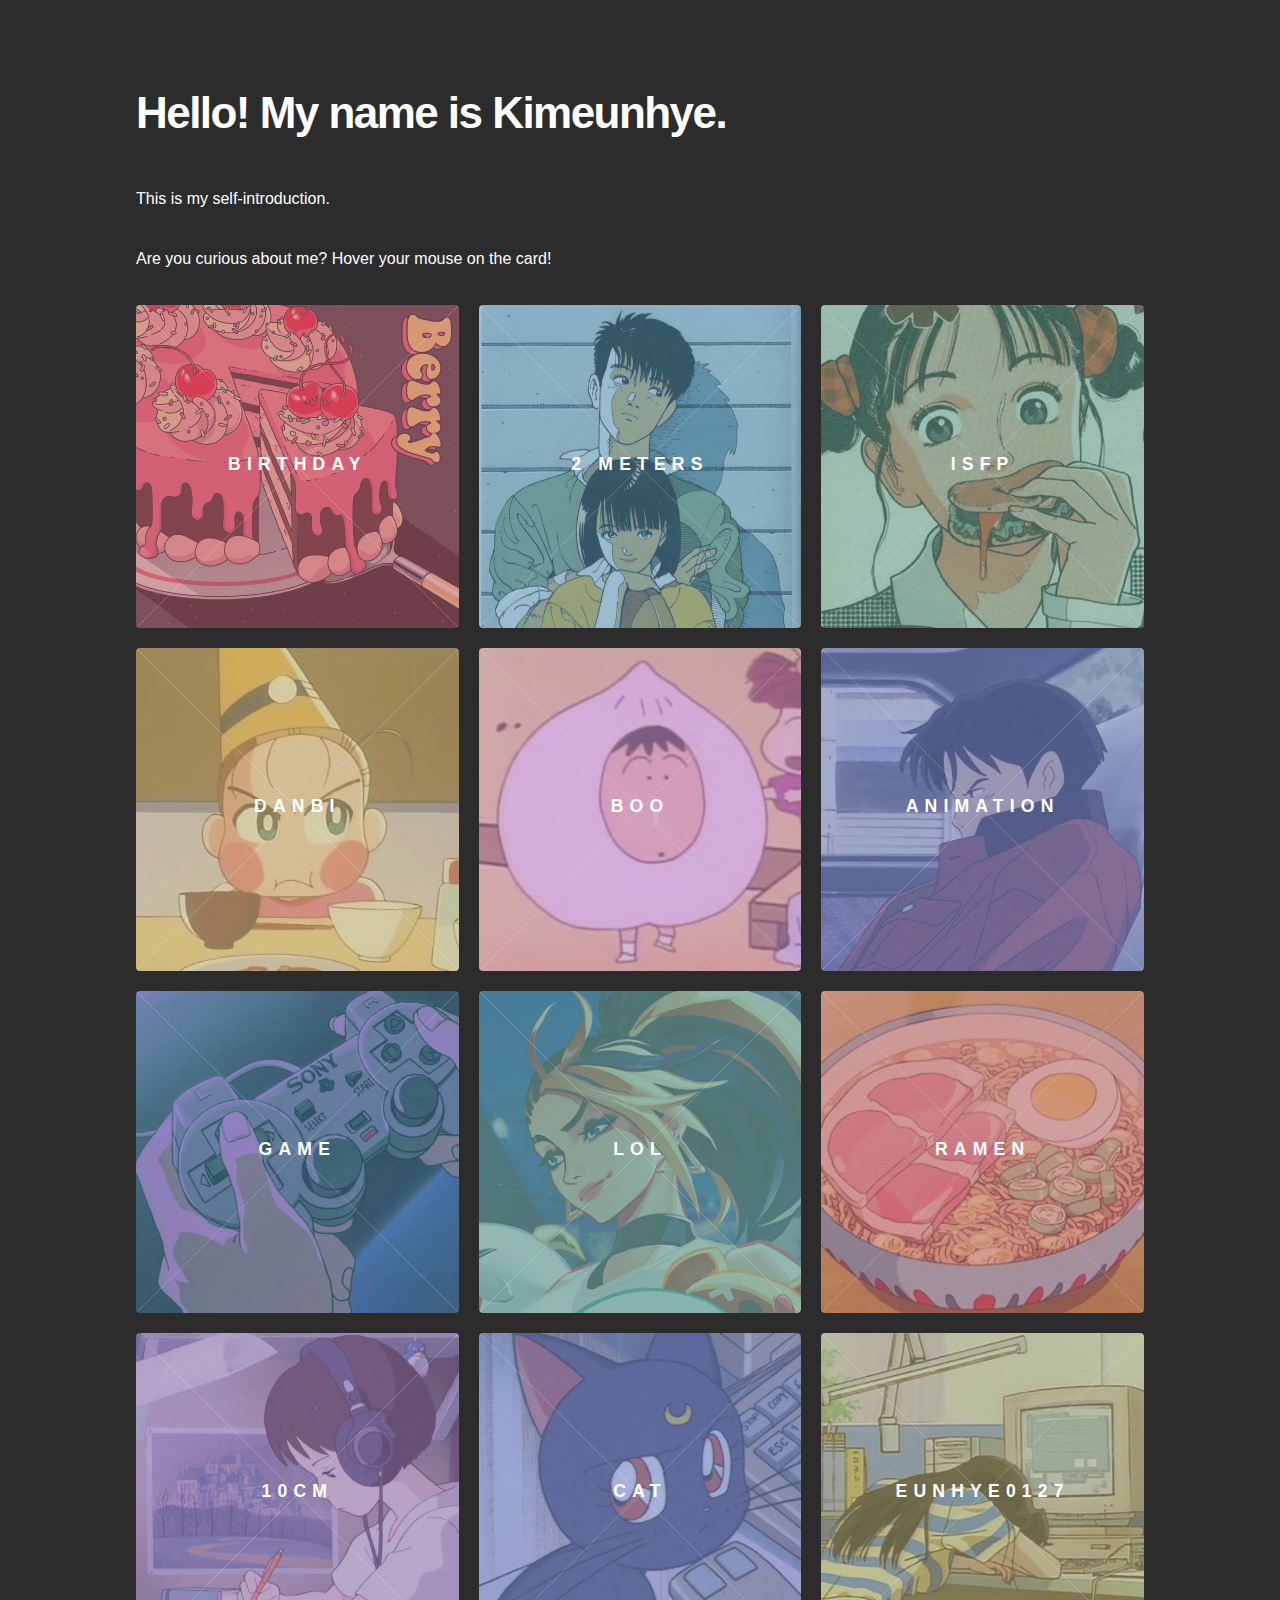
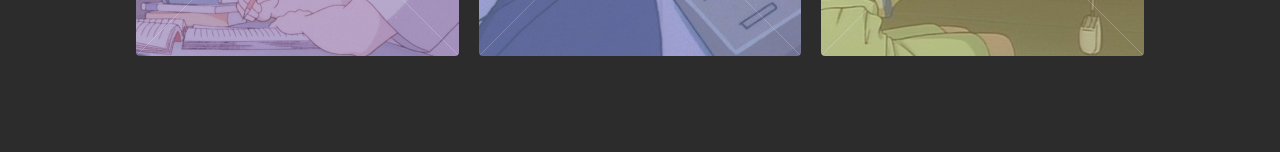
==== web/index.html @ 8a944d13 "Add files via upload" ====
<!DOCTYPE HTML>
<html>
   <head>
      <title>Kimeunhye</title>
      <meta charset="utf-8" />
      <meta name="viewport" content="width=device-width, initial-scale=1" />
      <link rel="stylesheet" href="./main.css" />
   </head>
<body>
    <div id="wrapper">
        <div id="main">
            <div class="inner">
                <header>
                    <br>
                    <br>
                    <br>
                    <h1>Hello! My name is Kimeunhye.</h1>
                    <p>This is my self-introduction.</p>
                    <p>Are you curious about me? Hover your mouse on the card!</p>
                </header>
                <section class="tiles">
                    <article class="style1">
                        <span class="image">
                            <img src="images/pic01.jpg" alt=""/>
                        </span>
                        <a>
                            <h2>BirthDay</h2>
                            <div class="content">
                                <br>
                                <p>2006.06.27.</p>
                                <p>I'll look forward to your present!</p>
                            </div>
                        </a>
                    </article>
                    <article class="style2">
                        <span class="image">
                            <img src="images/pic02.jpg" alt=""/>
                        </span>
                        <a>
                            <h2>2 Meters</h2>
                            <div class="content">
                                <br>
                                <p>My height is a little shorter than 2 meters.</p>
                                <p>Anyway, that's.</p>
                            </div>
                        </a>
                    </article>
                    <article class="style3">
                        <span class="image">
                            <img src="images/pic03.jpg" alt=""/>
                        </span>
                        <a>
                            <h2>ISFP</h2>
                            <div class="content">
                                <br>
                                <p>My mbti is isfp.</p>
                                <p>Sometimes it's ENFP mode^-^</p>
                            </div>
                        </a>
                    </article>
                    <article class="style4">
                        <span class="image">
                            <img src="images/pic04.jpg" alt=""/>
                        </span>
                        <a>
                            <h2>Danbi</h2>
                            <div class="content">
                                <br>
                                <p>I hear that I look like Danbi a lot.</p>
                                <p>Do you think so, too?</p>
                            </div>
                        </a>
                    </article>
                    <article class="style5">
                        <span class="image">
                            <img src="images/pic05.jpg" alt=""/>
                        </span>
                        <a>
                            <h2>Boo</h2>
                            <div class="content">
                                <br>
                                <p>He's my role model.</p>
                                <p>I want to emulate a gentle personality.</p>
                            </div>
                        </a>
                    </article>
                    <article class="style6">
                        <span class="image">
                            <img src="images/pic06.jpg" alt=""/>
                        </span>
                        <a>
                            <h2>Animation</h2>
                            <div class="content">
                                <br>
                                <p>I really like animation</p>
                                <p>My favorite Annie is Violet Evergarden.</p>
                            </div>
                        </a>
                    </article>
                    <article class="style2">
                        <span class="image">
                            <img src="images/pic07.jpg" alt=""/>
                        </span>
                        <a>
                            <h2>Game</h2>
                            <div class="content">
                                <br>
                                <p>I like games very, very much.</p>
                                <p>I want to get a job at OP.GG!</p>
                            </div>
                        </a>
                    </article>
                    <article class="style3">
                        <span class="image">
                            <img src="images/pic08.jpg" alt=""/>
                        </span>
                        <a>
                            <h2>LoL</h2>
                            <div class="content">
                                <br>
                                <p>I played League of Legends for 770 hours!</p>
                                <p>If you want to do it with me, the nickname is 참치기여워</p>
                            </div>
                        </a>
                    </article>
                    <article class="style1">
                        <span class="image">
                            <img src="images/pic09.jpg" alt=""/>
                        </span>
                        <a>
                            <h2>Ramen</h2>
                            <div class="content">
                                <br>
                                <p>It's my favorite food!</p>
                                <p>I like salmon sushi, too.</p>
                            </div>
                        </a>
                    </article>
                    <article class="style5">
                        <span class="image">
                            <img src="images/pic10.jpg" alt=""/>
                        </span>
                        <a>
                            <h2>10cm</h2>
                            <div class="content">
                                <br>
                                <p>I like acoustic music like 10cm, PL, just.</p>
                                <p>I also like indie music like JANNABI,The Black Skirts these days.</p>
                            </div>
                        </a>
                    </article>
                    <article class="style6">
                        <span class="image">
                            <img src="images/pic11.jpg" alt=""/>
                        </span>
                        <a>
                            <h2>Cat</h2>
                            <div class="content">
                                <br>
                                <p>The cat is so cute...</p>
                                <p>I really want to raise a cat someday.</p>
                            </div>
                        </a>
                    </article>
                    <article class="style4">
                        <span class="image">
                            <img src="images/pic12.jpg" alt=""/>
                        </span>
                        <a>
                            <h2>eunhye0127</h2>
                            <div class="content">
                                <br>
                                <p>It's my GitHub ID!</p>
                            </div>
                        </a>
                    </article>
                </section>
            </div>
        </div>
    </div>
</body>
</html>
---- web/main.css ----
/* Reset */

	html, body, div, span, h1, h2, a{
		margin: 0;
		padding: 0;
		border: 0;
		font-size: 100%;
		font: inherit;
		vertical-align: baseline;
	}

	article, header {
		display: block;
	}

	body {
		line-height: 1;
	}

	body {
		-webkit-text-size-adjust: none;
	}

/* Box Model */

	*, *:before, *:after {
		-moz-box-sizing: border-box;
		-webkit-box-sizing: border-box;
		box-sizing: border-box;
	}


/* Basic */

	@-ms-viewport {
		width: device-width;
	}

	body {
		-ms-overflow-style: scrollbar;
	}

	@media screen and (max-width: 480px) {

		html, body {
			min-width: 320px;
		}

	}

	body {
		background: #2c2c2c;
	}

		body.is-loading *, body.is-loading *:before, body.is-loading *:after {
			-moz-animation: none !important;
			-webkit-animation: none !important;
			-ms-animation: none !important;
			animation: none !important;
			-moz-transition: none !important;
			-webkit-transition: none !important;
			-ms-transition: none !important;
			transition: none !important;
		}

/* Type */

	body {
		color: #ffffff;
		font-family: "Source Sans Pro", Helvetica, sans-serif;
		font-size: 16pt;
		font-weight: 300;
		line-height: 1.75;
	}

		@media screen and (max-width: 1680px) {

			body, input, select, textarea {
				font-size: 14pt;
			}

		}

		@media screen and (max-width: 1280px) {

			body, input, select, textarea {
				font-size: 12pt;
			}

		}

	a {
		-moz-transition: border-bottom-color 0.2s ease, color 0.2s ease;
		-webkit-transition: border-bottom-color 0.2s ease, color 0.2s ease;
		-ms-transition: border-bottom-color 0.2s ease, color 0.2s ease;
		transition: border-bottom-color 0.2s ease, color 0.2s ease;
		text-decoration: none;
		color: #585858;
		border-bottom: dotted 1px rgba(88, 88, 88, 0.5);
	}

		a:hover {
			border-bottom-color: transparent;
			color: #f2849e !important;
		}

	p {
		margin: 0 0 2em 0;
	}

	h1 {
		font-size: 2.75em;
		font-weight: 700;
		line-height: 1.3;
		margin: 0 0 1em 0;
		letter-spacing: -0.035em;
	}

		h1 a {
			color: inherit;
		}

		@media screen and (max-width: 736px) {

			h1 {
				font-size: 2em;
				margin: 0 0 1em 0;
			}

		}

		@media screen and (max-width: 360px) {

			h1 {
				font-size: 1.75em;
			}

		}

	h2 {
		font-weight: 900;
		line-height: 1.5;
		margin: 0 0 2em 0;
		text-transform: uppercase;
		letter-spacing: 0.35em;
	}

		h2 a {
			color: inherit;
		}

	h2 {
		font-size: 1.1em;
	}
	@media screen and (max-width: 736px) {

		h2 {
			font-size: 1em;
		}
	}

/* Image */

	.image {
		border-radius: 4px;
		border: 0;
		display: inline-block;
		position: relative;
	}

		.image img {
			border-radius: 4px;
			display: block;
		}

		.image.left, .image.right {
			max-width: 40%;
		}

			.image.left img, .image.right img {
				width: 100%;
			}

		.image.left {
			float: left;
			padding: 0 1.5em 1em 0;
			top: 0.25em;
		}

		.image.right {
			float: right;
			padding: 0 0 1em 1.5em;
			top: 0.25em;
		}

		.image.fit {
			display: block;
			margin: 0 0 2em 0;
			width: 100%;
		}

			.image.fit img {
				width: 100%;
			}

		.image.main {
			display: block;
			margin: 0 0 3em 0;
			width: 100%;
		}

			.image.main img {
				width: 100%;
			}

			@media screen and (max-width: 736px) {

				.image.main {
					margin: 0 0 2em 0;
				}

			}

/* Tiles */

	.tiles {
		display: -moz-flex;
		display: -webkit-flex;
		display: -ms-flex;
		display: flex;
		-moz-flex-wrap: wrap;
		-webkit-flex-wrap: wrap;
		-ms-flex-wrap: wrap;
		flex-wrap: wrap;
		position: relative;
		margin: -2.5em 0 0 -2.5em;
	}

		.tiles article {
			-moz-transition: -moz-transform 0.5s ease, opacity 0.5s ease;
			-webkit-transition: -webkit-transform 0.5s ease, opacity 0.5s ease;
			-ms-transition: -ms-transform 0.5s ease, opacity 0.5s ease;
			transition: transform 0.5s ease, opacity 0.5s ease;
			position: relative;
			width: calc(33.33333% - 2.5em);
			margin: 2.5em 0 0 2.5em;
		}

			.tiles article > .image {
				-moz-transition: -moz-transform 0.5s ease;
				-webkit-transition: -webkit-transform 0.5s ease;
				-ms-transition: -ms-transform 0.5s ease;
				transition: transform 0.5s ease;
				position: relative;
				display: block;
				width: 100%;
				border-radius: 4px;
				overflow: hidden;
			}

				.tiles article > .image img {
					display: block;
					width: 100%;
				}

				.tiles article > .image:before {
					-moz-pointer-events: none;
					-webkit-pointer-events: none;
					-ms-pointer-events: none;
					pointer-events: none;
					-moz-transition: background-color 0.5s ease, opacity 0.5s ease;
					-webkit-transition: background-color 0.5s ease, opacity 0.5s ease;
					-ms-transition: background-color 0.5s ease, opacity 0.5s ease;
					transition: background-color 0.5s ease, opacity 0.5s ease;
					content: '';
					display: block;
					position: absolute;
					top: 0;
					left: 0;
					width: 100%;
					height: 100%;
					opacity: 1.0;
					z-index: 1;
					opacity: 0.8;
				}

				.tiles article > .image:after {
					-moz-pointer-events: none;
					-webkit-pointer-events: none;
					-ms-pointer-events: none;
					pointer-events: none;
					-moz-transition: opacity 0.5s ease;
					-webkit-transition: opacity 0.5s ease;
					-ms-transition: opacity 0.5s ease;
					transition: opacity 0.5s ease;
					content: '';
					display: block;
					position: absolute;
					top: 0;
					left: 0;
					width: 100%;
					height: 100%;
					background-image: url("data:image/svg+xml;charset=utf8,%3Csvg xmlns='http://www.w3.org/2000/svg' width='100' height='100' viewBox='0 0 100 100' preserveAspectRatio='none'%3E%3Cstyle%3Eline %7B stroke-width: 0.25px%3B stroke: %23ffffff%3B %7D%3C/style%3E%3Cline x1='0' y1='0' x2='100' y2='100' /%3E%3Cline x1='100' y1='0' x2='0' y2='100' /%3E%3C/svg%3E");
					background-position: center;
					background-repeat: no-repeat;
					background-size: 100% 100%;
					opacity: 0.25;
					z-index: 2;
				}

			.tiles article > a {
				display: -moz-flex;
				display: -webkit-flex;
				display: -ms-flex;
				display: flex;
				-moz-flex-direction: column;
				-webkit-flex-direction: column;
				-ms-flex-direction: column;
				flex-direction: column;
				-moz-align-items: center;
				-webkit-align-items: center;
				-ms-align-items: center;
				align-items: center;
				-moz-justify-content: center;
				-webkit-justify-content: center;
				-ms-justify-content: center;
				justify-content: center;
				-moz-transition: background-color 0.5s ease, -moz-transform 0.5s ease;
				-webkit-transition: background-color 0.5s ease, -webkit-transform 0.5s ease;
				-ms-transition: background-color 0.5s ease, -ms-transform 0.5s ease;
				transition: background-color 0.5s ease, transform 0.5s ease;
				position: absolute;
				top: 0;
				left: 0;
				width: 100%;
				height: 100%;
				padding: 1em;
				border-radius: 4px;
				border-bottom: 0;
				color: #ffffff;
				text-align: center;
				text-decoration: none;
				z-index: 3;
			}

				.tiles article > a > :last-child {
					margin: 0;
				}

				.tiles article > a:hover {
					color: #ffffff !important;
				}

				.tiles article > a h2 {
					margin: 0;
				}

				.tiles article > a .content {
					-moz-transition: max-height 0.5s ease, opacity 0.5s ease;
					-webkit-transition: max-height 0.5s ease, opacity 0.5s ease;
					-ms-transition: max-height 0.5s ease, opacity 0.5s ease;
					transition: max-height 0.5s ease, opacity 0.5s ease;
					width: 100%;
					max-height: 0;
					line-height: 1.5;
					margin-top: 0.35em;
					opacity: 0;
				}

					.tiles article > a .content > :last-child {
						margin-bottom: 0;
					}

			.tiles article.style1 > .image:before {
				background-color: #bb697cbe;
			}

			.tiles article.style2 > .image:before {
				background-color: #538eb0b1;
			}

			.tiles article.style3 > .image:before {
				background-color: #55978bb2;
			}

			.tiles article.style4 > .image:before {
				background-color: #bbb87ca7;
			}

			.tiles article.style5 > .image:before {
				background-color: #ae85caaf;
			}

			.tiles article.style6 > .image:before {
				background-color: #8499e7ab;
			}

			body:not(.is-touch) .tiles article:hover > .image {
				-moz-transform: scale(1.1);
				-webkit-transform: scale(1.1);
				-ms-transform: scale(1.1);
				transform: scale(1.1);
			}

				body:not(.is-touch) .tiles article:hover > .image:before {
					background-color: #333333;
					opacity: 0.35;
				}

				body:not(.is-touch) .tiles article:hover > .image:after {
					opacity: 0;
				}

			body:not(.is-touch) .tiles article:hover .content {
				max-height: 15em;
				opacity: 1;
			}

		* + .tiles {
			margin-top: 2em;
		}

		body.is-loading .tiles article {
			-moz-transform: scale(0.9);
			-webkit-transform: scale(0.9);
			-ms-transform: scale(0.9);
			transform: scale(0.9);
			opacity: 0;
		}

		body.is-touch .tiles article .content {
			max-height: 15em;
			opacity: 1;
		}

		@media screen and (max-width: 1280px) {

			.tiles {
				margin: -1.25em 0 0 -1.25em;
			}

				.tiles article {
					width: calc(33.33333% - 1.25em);
					margin: 1.25em 0 0 1.25em;
				}

		}

		@media screen and (max-width: 980px) {

			.tiles {
				margin: -2.5em 0 0 -2.5em;
			}

				.tiles article {
					width: calc(50% - 2.5em);
					margin: 2.5em 0 0 2.5em;
				}

		}

		@media screen and (max-width: 736px) {

			.tiles {
				margin: -1.25em 0 0 -1.25em;
			}

				.tiles article {
					width: calc(50% - 1.25em);
					margin: 1.25em 0 0 1.25em;
				}

					.tiles article:hover > .image {
						-moz-transform: scale(1.0);
						-webkit-transform: scale(1.0);
						-ms-transform: scale(1.0);
						transform: scale(1.0);
					}

		}

		@media screen and (max-width: 480px) {

			.tiles {
				margin: 0;
			}

				.tiles article {
					width: 100%;
					margin: 1.25em 0 0 0;
				}

		}

/* Main */

	#main {
		padding: 0em 0 6em 0 ;
	}

/* Wrapper */

	#wrapper > * > .inner {
		width: 100%;
		max-width: 68em;
		margin: 0 auto;
		padding: 0 2.5em;
	}

		@media screen and (max-width: 736px) {

			#wrapper > * > .inner {
				padding: 0 1.25em;
			}

		}
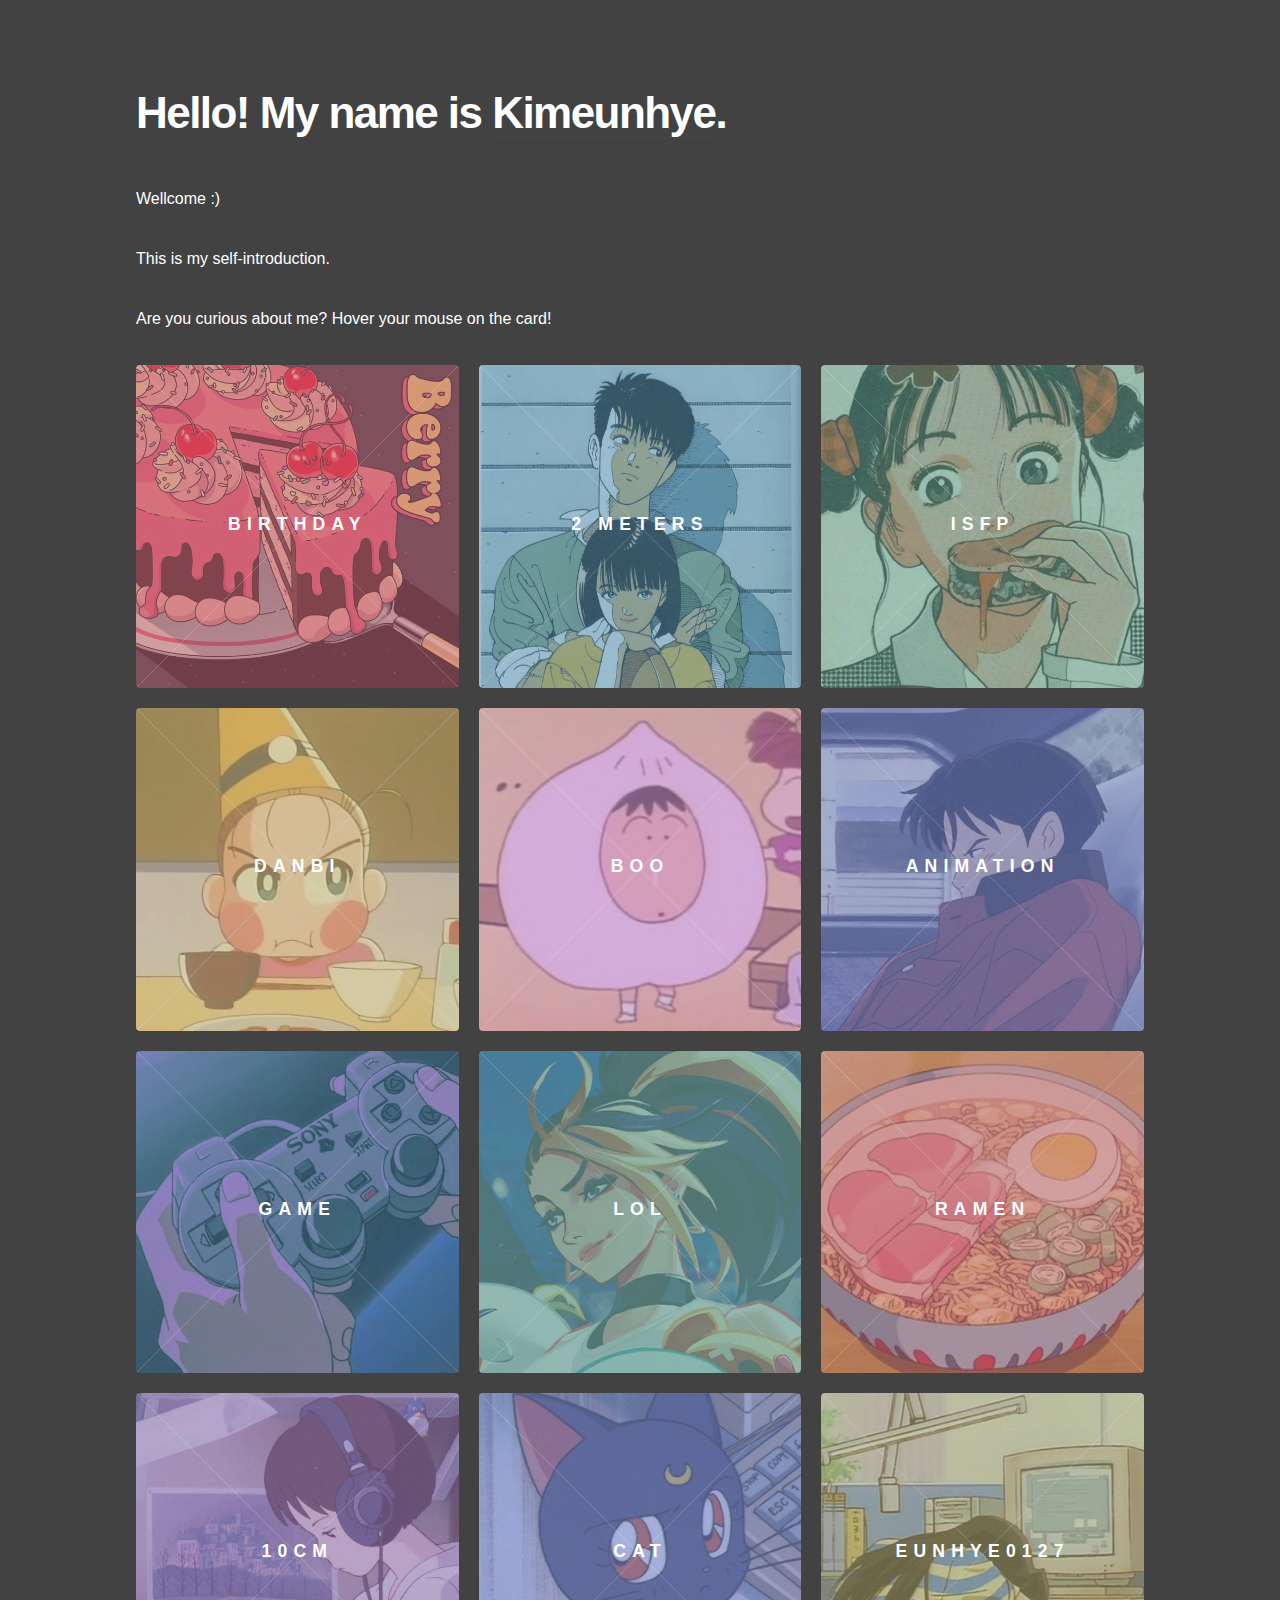
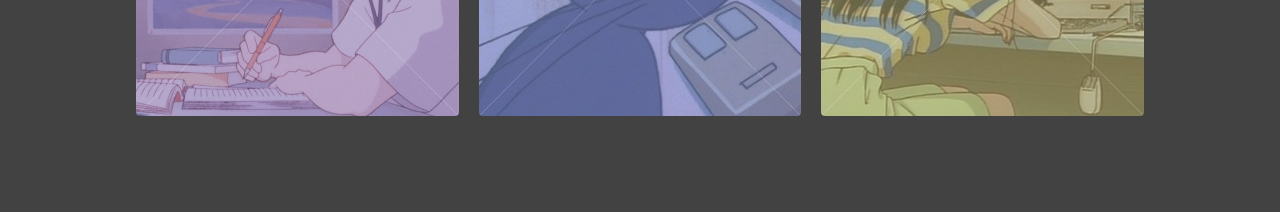
==== commit 9931f84c: "Add files via upload" ====
--- a/web/index.html
+++ b/web/index.html
@@ -14,7 +14,13 @@
                     <br>
                     <br>
                     <br>
-                    <h1>Hello! My name is Kimeunhye.</h1>
+                    <h1>Hello! My name is <a>Kimeunhye</a>.</h1>
+                    <p>Wellcome <span id="name"></span> :)</p>
+                    <script>
+                        const name = prompt("What's your name?");
+                        mainName = document.getElementById("name");
+                        mainName.innerText = name;
+                    </script>
                     <p>This is my self-introduction.</p>
                     <p>Are you curious about me? Hover your mouse on the card!</p>
                 </header>
@@ -75,12 +81,13 @@
                         <span class="image">
                             <img src="images/pic05.jpg" alt=""/>
                         </span>
-                        <a>
+                        <a href="https://youtu.be/L6HRp9GUTT0">
                             <h2>Boo</h2>
                             <div class="content">
                                 <br>
                                 <p>He's my role model.</p>
                                 <p>I want to emulate a gentle personality.</p>
+                                <p id="add">Click to go to My favorite Shin Chan song</p>
                             </div>
                         </a>
                     </article>
@@ -88,12 +95,13 @@
                         <span class="image">
                             <img src="images/pic06.jpg" alt=""/>
                         </span>
-                        <a>
+                        <a href="https://www.netflix.com/search?q=%EB%B0%94%EC%9D%B4&jbv=80182123">
                             <h2>Animation</h2>
                             <div class="content">
                                 <br>
                                 <p>I really like animation</p>
                                 <p>My favorite Annie is Violet Evergarden.</p>
+                                <p id="add">Click to go to Netflix</p>
                             </div>
                         </a>
                     </article>
@@ -114,12 +122,13 @@
                         <span class="image">
                             <img src="images/pic08.jpg" alt=""/>
                         </span>
-                        <a>
+                        <a href="https://www.op.gg/summoners/kr/%EC%B0%B8%EC%B9%98%EA%B8%B0%EC%97%AC%EC%9B%8C">
                             <h2>LoL</h2>
                             <div class="content">
                                 <br>
                                 <p>I played League of Legends for 770 hours!</p>
                                 <p>If you want to do it with me, the nickname is 참치기여워</p>
+                                <p id="add">Click it to go to OP.GG</p>
                             </div>
                         </a>
                     </article>
@@ -127,12 +136,13 @@
                         <span class="image">
                             <img src="images/pic09.jpg" alt=""/>
                         </span>
-                        <a>
+                        <a href="http://naver.me/xGOzWVZ2">
                             <h2>Ramen</h2>
                             <div class="content">
                                 <br>
                                 <p>It's my favorite food!</p>
                                 <p>I like salmon sushi, too.</p>
+                                <p id="add">Click to go to restaurants that I recommend</p>
                             </div>
                         </a>
                     </article>
@@ -140,12 +150,13 @@
                         <span class="image">
                             <img src="images/pic10.jpg" alt=""/>
                         </span>
-                        <a>
+                        <a href="https://youtu.be/JJgZlbGvv-4">
                             <h2>10cm</h2>
                             <div class="content">
                                 <br>
                                 <p>I like acoustic music like 10cm, PL, just.</p>
                                 <p>I also like indie music like JANNABI,The Black Skirts these days.</p>
+                                <p id="add">Click to go to playlist that I listen to these days</p>
                             </div>
                         </a>
                     </article>
@@ -153,12 +164,13 @@
                         <span class="image">
                             <img src="images/pic11.jpg" alt=""/>
                         </span>
-                        <a>
+                        <a href="https://youtu.be/Ylfod7lpr6I">
                             <h2>Cat</h2>
                             <div class="content">
                                 <br>
                                 <p>The cat is so cute...</p>
                                 <p>I really want to raise a cat someday.</p>
+                                <p id="add">Click to go to Cat YouTube that I recommend</p>
                             </div>
                         </a>
                     </article>
@@ -166,11 +178,12 @@
                         <span class="image">
                             <img src="images/pic12.jpg" alt=""/>
                         </span>
-                        <a>
+                        <a href="https://github.com/eunhye0127">
                             <h2>eunhye0127</h2>
                             <div class="content">
                                 <br>
                                 <p>It's my GitHub ID!</p>
+                                <p id="add">Click to go to GitHub</p>
                             </div>
                         </a>
                     </article>
--- a/web/main.css
+++ b/web/main.css
@@ -1,3 +1,9 @@
+#add
+{
+	color: #cacaca;
+	font-size: 70%;
+	text-decoration: underline;
+}
 /* Reset */
 
 	html, body, div, span, h1, h2, a{
@@ -49,19 +55,8 @@
 	}
 
 	body {
-		background: #2c2c2c;
-	}
-
-		body.is-loading *, body.is-loading *:before, body.is-loading *:after {
-			-moz-animation: none !important;
-			-webkit-animation: none !important;
-			-ms-animation: none !important;
-			animation: none !important;
-			-moz-transition: none !important;
-			-webkit-transition: none !important;
-			-ms-transition: none !important;
-			transition: none !important;
-		}
+		background: #424242;
+	}
 
 /* Type */
 
